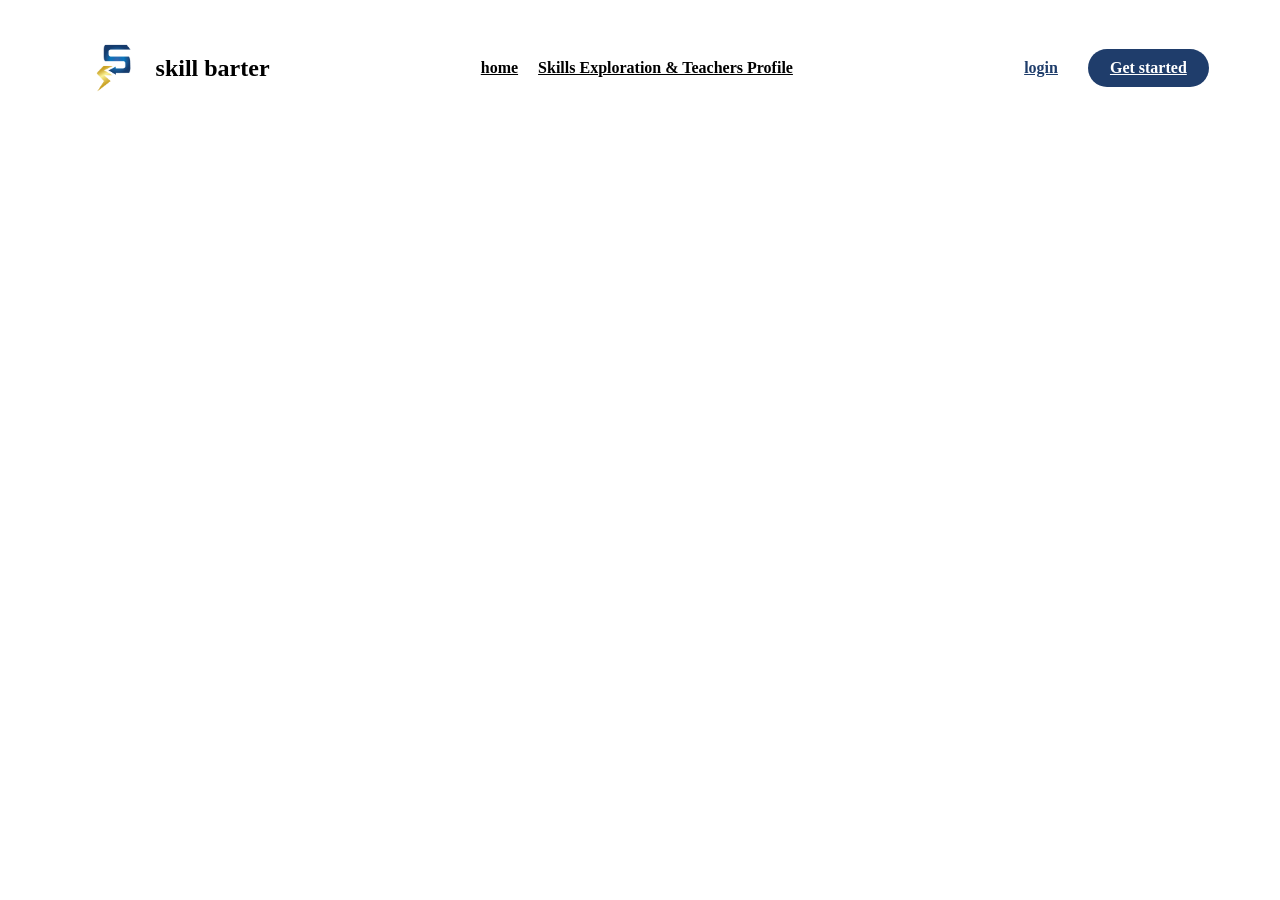
==== home.html @ d32070b2 "Add files via upload" ====
<!DOCTYPE html>
<html lang="en">
<head>
    <meta charset="UTF-8">
    <meta name="viewport" content="width=device-width, initial-scale=1.0">
    <title>home</title>
    <link rel="stylesheet" href="style/homestyle.css">
</head>
<body>
    <header>
        <div class="logo">
            <img src="IMG/LOGO_P2.png" alt="">
            <h2>skill <span>barter</span> </h2>
        </div>
        <div class="pages-link">
            <a href="login.html">home</a>
            <a href="">Skills Exploration & Teachers Profile</a>
        </div>
        <div class="login-home-page-links">

                <a href="login.html" class="login-link">login</a>

                <a href="login.html" class="star-b">Get started</a>

        </div>
    </header>
    
</body>
</html>
---- style/homestyle.css ----
header{
    display:flex;
    justify-content:space-between;
    align-items:center;
    padding: 0px 5%;
    flex-wrap:wrap;
}

.pages-link{
    display:flex;
    gap:20px;
}

.pages-link a{
    color:var(--b-blue);
    font-weight:600;
}

.login-home-page-links{
    display:flex;
    gap:10px;
}

.star-b{
    background-color:#1f3d6b;
    color:white;
    padding:10px 22px;
    border-radius:30px;
    font-weight:600;
}
.star-b:hover{
    background-color: #173055;
}

.login-link{
    color:#1f3d6b;
    padding:10px 20px;
    font-weight:600;
}
.logo{
    display: flex;
    align-items: center;
}
.logo h2{
    color: var(--b-blue);
}
.logo img{
    height: 120px;
}
span{
    color: var(--gold);
}
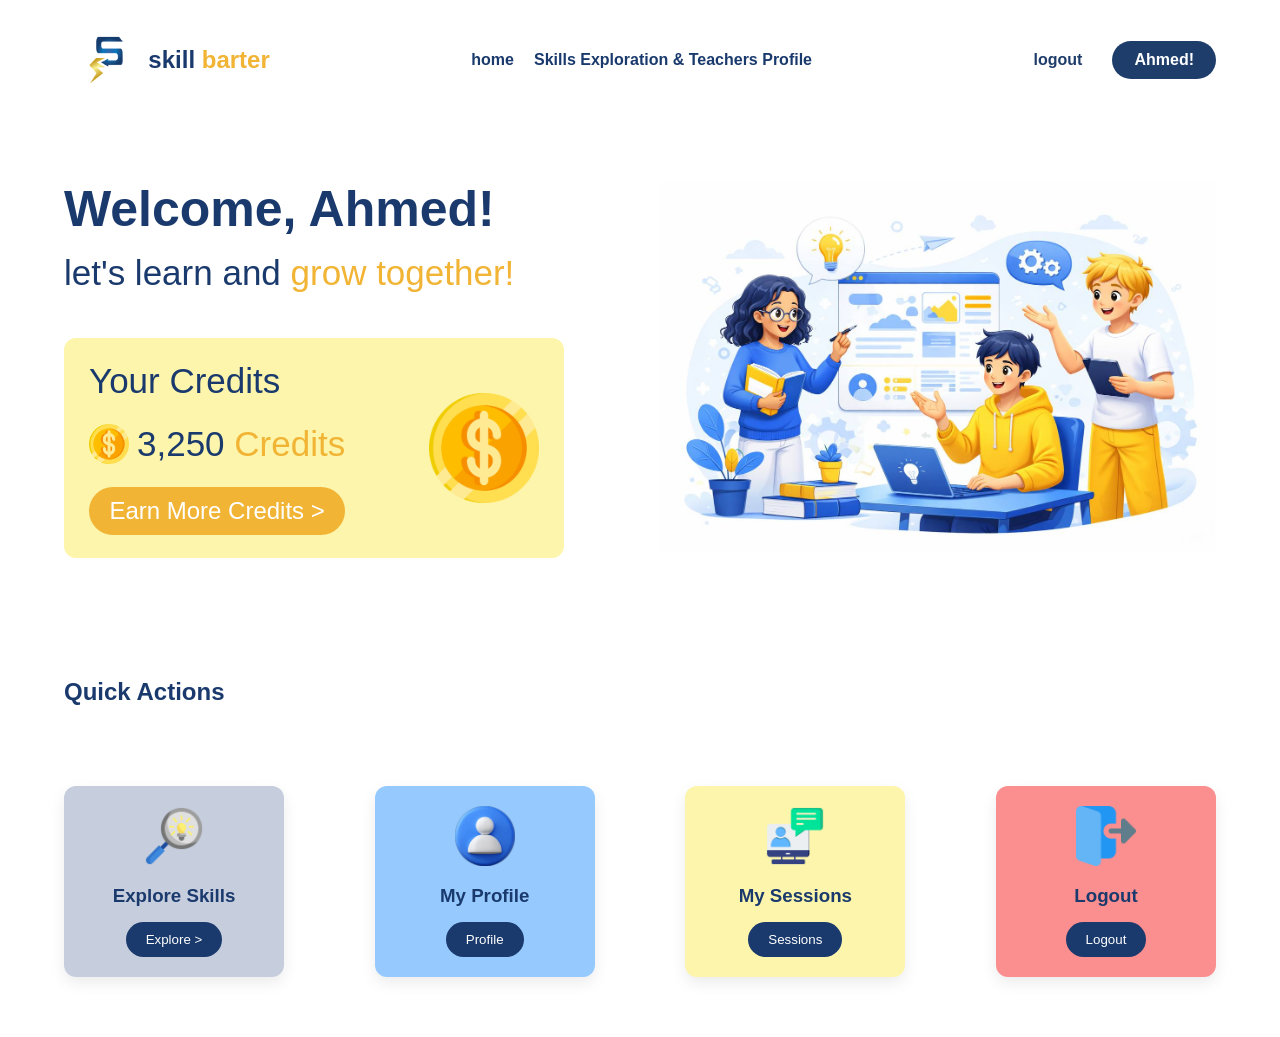
==== commit deff8b46: "Add files via upload" ====
--- a/home.html
+++ b/home.html
@@ -13,17 +13,89 @@
             <h2>skill <span>barter</span> </h2>
         </div>
         <div class="pages-link">
-            <a href="login.html">home</a>
-            <a href="">Skills Exploration & Teachers Profile</a>
+            <a href="home.html">home</a>
+            <a href="skills&teachers.html">Skills Exploration & Teachers Profile</a>
         </div>
         <div class="login-home-page-links">
 
-                <a href="login.html" class="login-link">login</a>
+                <a href="#" class="login-link">logout</a>
 
-                <a href="login.html" class="star-b">Get started</a>
+                <a href="home.html" class="star-b">Ahmed!</a>
 
         </div>
     </header>
+    <main>
+        <div class="div1-main">
+    
+            <div class="main-left">
+                   <h2>
+                    Welcome, Ahmed!
+                    </h2>
+    
+                <p>
+                    let's learn and <span>grow together!</span>
+                </p>
+    
+                <div class="credits-card">
+    
+                    <div class="card-left">
+                        <p>Your Credits</p>
+    
+                        <div class="credits-number">
+                            <img src="IMG/dollar.png" alt="">
+                            <p>3,250 <span>Credits</span></p>
+                        </div>
+    
+                        <button class="earn-btn">Earn More Credits ></button>
+                    </div>
+    
+                    <div class="card-right">
+                        <img src="IMG/dollar.png" alt="">
+                    </div>
+    
+                </div>
+            </div>
+    
+    
+            <div class="main-right">
+                <img src="IMG/img-maen.jpg" alt="">
+            </div>
+    
+        </div>
+        <div class="div2-main">
+            <h2>Quick Actions</h2>
+            <div class="cards-section">
+
+                <div class="skill-card" id="skill-card1">
+                    <img src="IMG/explore.png" alt="">
+                    <h3>Explore Skills</h3>
+                    <button>Explore ></button>
+                </div>
+            
+                <div class="skill-card"id="skill-card2">
+                    <img src="IMG/f1975dcbca654dda459d4cb138a5cb01d90ca370.png" alt="">
+                    <h3>My Profile</h3>
+                    <button>Profile</button>
+                </div>
+            
+                <div class="skill-card" id="skill-card3">
+                    <img src="IMG/webinar.png" alt="">
+                    <h3>My Sessions</h3>
+                    <button>Sessions</button>
+                </div>
+            
+                <div class="skill-card" id="skill-card4">
+                    <img src="IMG/logout.png" alt="">
+                    <h3>Logout</h3>
+                    <button>Logout</button>
+                </div>
+            
+            </div>
+
+        </div>
+    </main>
+   
     
 </body>
+<script src="javascript/homescript.js"></script>
 </html>
--- a/style/homestyle.css
+++ b/style/homestyle.css
@@ -1,3 +1,17 @@
+*{
+    margin:0;
+    padding:0;
+    box-sizing:border-box;
+    font-family:'Poppins', sans-serif;
+    text-decoration:none;
+}
+
+:root{
+    --b-blue:#1A3A6D;
+    --c-blue:#2D68C4;
+    --gold:#F1B434;
+    --h1-blue:#1A3A6DDD;
+}
 header{
     display:flex;
     justify-content:space-between;
@@ -49,4 +63,207 @@
 }
 span{
     color: var(--gold);
-}+}
+a{
+    text-decoration: none;
+}
+/*main*/
+/*S1*/
+.div1-main{
+    display:flex;
+    align-items:center;
+    justify-content:space-between;
+    padding:60px 5%;
+    gap:40px;
+    flex-wrap:wrap;
+    font-size: 24px;
+    color: var(--b-blue);
+}
+
+.main-left{
+    flex:1;
+    min-width:280px;
+}
+
+.main-left h2{
+    font-size:50px;
+    color:var(--b-blue);
+    margin-bottom:15px;
+}
+.main-left p{
+    font-size:35px;
+    margin-bottom:45px;
+}
+.main-left a{
+    background-color:var(--gold);
+    color:white;
+    padding:12px 25px;
+    border-radius:30px;
+    display:inline-block;
+    transition: 0.3s ease;
+}
+.div1-main a:hover{
+    background-color: #173055;
+    transform: scale(1.05);
+}
+
+
+.main-right{
+    flex:1;
+    min-width:280px;
+}
+
+.main-right img{
+    width:100%;
+    max-width:655px;
+}
+.credits-card{
+    width:500px;
+    height:220px;
+    background: #FCF5AB;
+    border-radius:12px;
+    padding:25px;
+    display:flex;
+    justify-content:space-between;
+    align-items:center;
+}
+
+/* Left side */
+
+.card-left{
+    display:flex;
+    flex-direction:column;
+    gap:15px;
+}
+.card-left img{
+    height:40px;
+    width: 40px;
+
+}
+
+.credits-number{
+    display:flex;
+    align-items:center;
+    gap:8px;
+    color:#1A3A6D;
+    margin: 8px 0px;
+
+}
+.credits-number p,.credits-card p{
+    margin: 0;
+}
+
+.small-icon{
+    font-size:18px;
+}
+/* Button */
+
+.earn-btn{
+    background:#F1B434;
+    border:none;
+    padding:10px 18px;
+    border-radius:25px;
+    cursor:pointer;
+    transition:0.3s;
+    font-size: 24px;
+    color: white;
+    font-weight: 400;
+}
+
+.earn-btn:hover{
+    transform: scale(1.05);
+}
+
+/* Right side icon */
+
+.card-right{
+    display:flex;
+    align-items:center;
+    justify-content:center;
+}
+
+.card-right img {
+    height: 110px;
+
+}
+/*Quick-actions*/
+.div2-main{
+    padding:60px 5%;
+
+}
+.div2-main h2{
+    color: var(--b-blue);
+
+}
+/* Cards Section */
+
+.cards-section{
+    display:flex;
+    gap:30px;
+    margin-top:80px;
+    flex-wrap:wrap;
+    align-items:center;
+    justify-content:space-between;
+}
+
+/* Card */
+
+.skill-card{
+    width:220px;
+    background:#c9d5f7ec;
+    border-radius:12px;
+    box-shadow:0 6px 15px rgba(0,0,0,0.08);
+    text-align:center;
+    padding-bottom:20px;
+    transition:0.3s;
+}
+
+.skill-card:hover{
+    transform:translateY(-5px);
+}
+
+/* Image */
+
+.skill-card img{
+    height:80px;
+    object-fit:cover;
+    border-radius:12px 12px 0 0;
+    padding-top: 20px;
+}
+
+/* Title */
+
+.skill-card h3{
+    color:var(--b-blue);
+    margin:15px 0;
+}
+
+/* Button */
+
+.skill-card button{
+    background:var(--b-blue);
+    border:none;
+    padding:10px 20px;
+    border-radius:20px;
+    color:white;
+    cursor:pointer;
+    transition:0.3s;
+}
+
+.skill-card button:hover{
+    transform:scale(1.05);
+}
+#skill-card4{
+    background-color: rgb(251, 142, 142);
+
+}
+#skill-card3{
+    background-color: #FCF5AB;
+}
+#skill-card2{
+    background-color:  #96CAFE;
+}
+#skill-card1{
+    background:#c2c9dbec;
+
+}
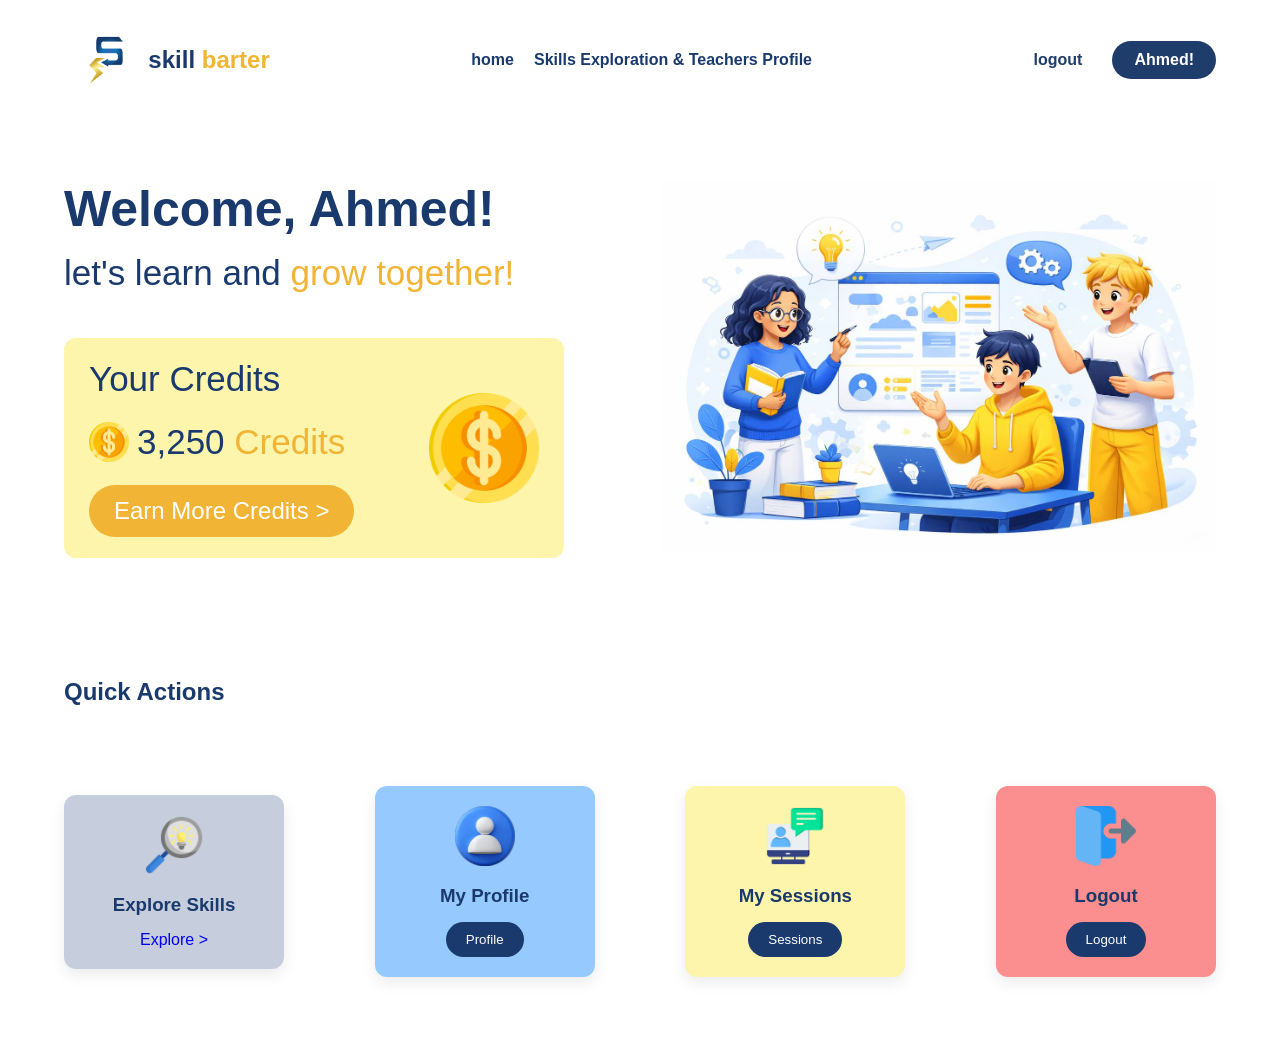
==== commit 9d4fbf89: "Add files via upload" ====
--- a/home.html
+++ b/home.html
@@ -46,7 +46,7 @@
                             <p>3,250 <span>Credits</span></p>
                         </div>
     
-                        <button class="earn-btn">Earn More Credits ></button>
+                         <a href="skills&teachers.html" class="earn-btn">Earn More Credits ></a>
                     </div>
     
                     <div class="card-right">
@@ -69,7 +69,7 @@
                 <div class="skill-card" id="skill-card1">
                     <img src="IMG/explore.png" alt="">
                     <h3>Explore Skills</h3>
-                    <button>Explore ></button>
+                    <a href="skills&teachers.html">Explore ></a>
                 </div>
             
                 <div class="skill-card"id="skill-card2">
